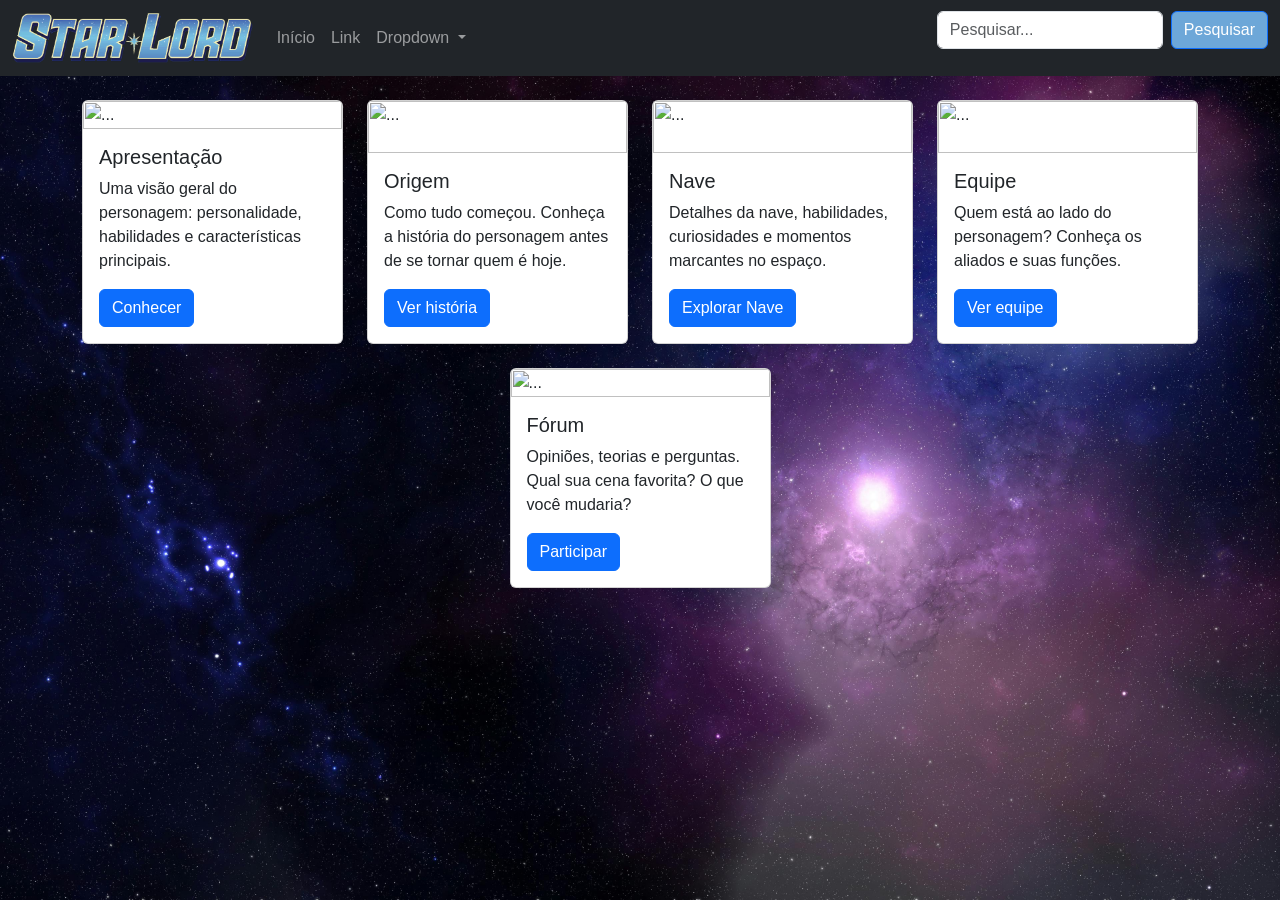
==== home.html @ 64247a5d "style - cards" ====
<html lang="en">
<head>
    <meta charset="UTF-8">
    <meta name="viewport" content="width=device-width, initial-scale=1.0">
    <title>Star Lord</title>
    <link href="https://cdn.jsdelivr.net/npm/bootstrap@5.3.8/dist/css/bootstrap.min.css" rel="stylesheet"
     integrity="sha384-sRIl4kxILFvY47J16cr9ZwB07vP4J8+LH7qKQnuqkuIAvNWLzeN8tE5YBujZqJLB" crossorigin="anonymous">
    <link rel="stylesheet" href="styles/style.css">
</head>
<body id="body-home">
    <nav class="navbar navbar-expand-lg navbar-dark bg-dark">
    <div class="container-fluid">
        <a class="navbar-brand" href="#"><img src="assets/images/Star-Lord-Logo.png" alt="Star Lord Logo" height="50"></a>
        <button class="navbar-toggler" type="button" data-bs-toggle="collapse" data-bs-target="#navbarSupportedContent" aria-controls="navbarSupportedContent" aria-expanded="false" aria-label="Toggle navigation">
        <span class="navbar-toggler-icon"></span>
        </button>
        <div class="collapse navbar-collapse" id="navbarSupportedContent">
        <ul class="navbar-nav me-auto mb-2 mb-lg-0">
            <li class="nav-item">
            <a class="nav-link" aria-current="page" href="#">Início</a>
            </li>
            <li class="nav-item">
            <a class="nav-link" href="#">Link</a>
            </li>
            <li class="nav-item dropdown">
            <a class="nav-link dropdown-toggle" href="#" id="navbarDropdown" role="button" data-bs-toggle="dropdown" aria-expanded="false">
                Dropdown
            </a>
            <ul class="dropdown-menu" aria-labelledby="navbarDropdown">
                <li><a class="dropdown-item" href="#">Action</a></li>
                <li><a class="dropdown-item" href="#">Another action</a></li>
                <li><hr class="dropdown-divider"></li>
                <li><a class="dropdown-item" href="#">Something else here</a></li>
            </ul>
            </li>
        </ul>
        <form class="d-flex">
            <input class="form-control me-2" type="search" placeholder="Pesquisar..." aria-label="Search">
            <button class="btn btn-outline-primary" type="submit" style="background-color: rgb(109, 167, 216); color: white;">Pesquisar</button>
        </form>
        </div>
    </div>
    </nav>

    <main>
        <div class="container mt-4">
            <div class="row g-4 justify-content-center">

            <div class="col-md-4 col-lg-3">
                <div class="card h-100">
                <img src="..." class="card-img-top" alt="...">
                <div class="card-body">
                    <h5 class="card-title">Apresentação</h5>
                    <p class="card-text">Uma visão geral do personagem: personalidade, habilidades e características principais.</p>
                    <a href="#" class="btn btn-primary">Conhecer</a>
                </div>
                </div>
            </div>

            <div class="col-md-4 col-lg-3">
                <div class="card h-100">
                <img src="..." class="card-img-top" alt="...">
                <div class="card-body">
                    <h5 class="card-title">Origem</h5>
                    <p class="card-text">Como tudo começou. Conheça a história do personagem antes de se tornar quem é hoje.</p>
                    <a href="#" class="btn btn-primary">Ver história</a>
                </div>
                </div>
            </div>

            <div class="col-md-4 col-lg-3">
                <div class="card h-100">
                <img src="..." class="card-img-top" alt="...">
                <div class="card-body">
                    <h5 class="card-title">Nave</h5>
                    <p class="card-text">Detalhes da nave, habilidades, curiosidades e momentos marcantes no espaço.</p>
                    <a href="#" class="btn btn-primary">Explorar Nave</a>
                </div>
                </div>
            </div>

            <div class="col-md-4 col-lg-3">
                <div class="card h-100">
                <img src="..." class="card-img-top" alt="...">
                <div class="card-body">
                    <h5 class="card-title">Equipe</h5>
                    <p class="card-text">Quem está ao lado do personagem? Conheça os aliados e suas funções.</p>
                    <a href="#" class="btn btn-primary">Ver equipe</a>
                </div>
                </div>
            </div>

            <div class="col-md-4 col-lg-3">
                <div class="card h-100">
                <img src="..." class="card-img-top" alt="...">
                <div class="card-body">
                    <h5 class="card-title">Fórum</h5>
                    <p class="card-text">Opiniões, teorias e perguntas. Qual sua cena favorita? O que você mudaria?</p>
                    <a href="#" class="btn btn-primary">Participar</a>
                </div>
                </div>
            </div>

            </div>
        </div>
    </main>

    
    <script src="https://cdn.jsdelivr.net/npm/bootstrap@5.0.2/dist/js/bootstrap.bundle.min.js" integrity="sha384-MrcW6ZMFYlzcLA8Nl+NtUVF0sA7MsXsP1UyJoMp4YLEuNSfAP+JcXn/tWtIaxVXM" crossorigin="anonymous"></script>
</body>
</html>
---- styles/style.css ----
body{
    font-family: 'Segoe UI', Tahoma, Geneva, Verdana, sans-serif;
}

#body-home{
    background: url("../assets/images/bg.jpg") no-repeat center center fixed;
    background-size: cover;
}

#body-login{
    background: url("../assets/images/peter_q.jpg") no-repeat center center fixed;
    background-size: cover;
    position: relative;
}

#body-login:before {
    content: "";
    position: absolute;
    inset: 0;
    background: rgba(0, 0, 0, 0.6);
    z-index: 0;
}

#body-login .container {
    position: relative;
    z-index: 1;
}

section{
    background-image: url("assets/images/fundo.webp");
}
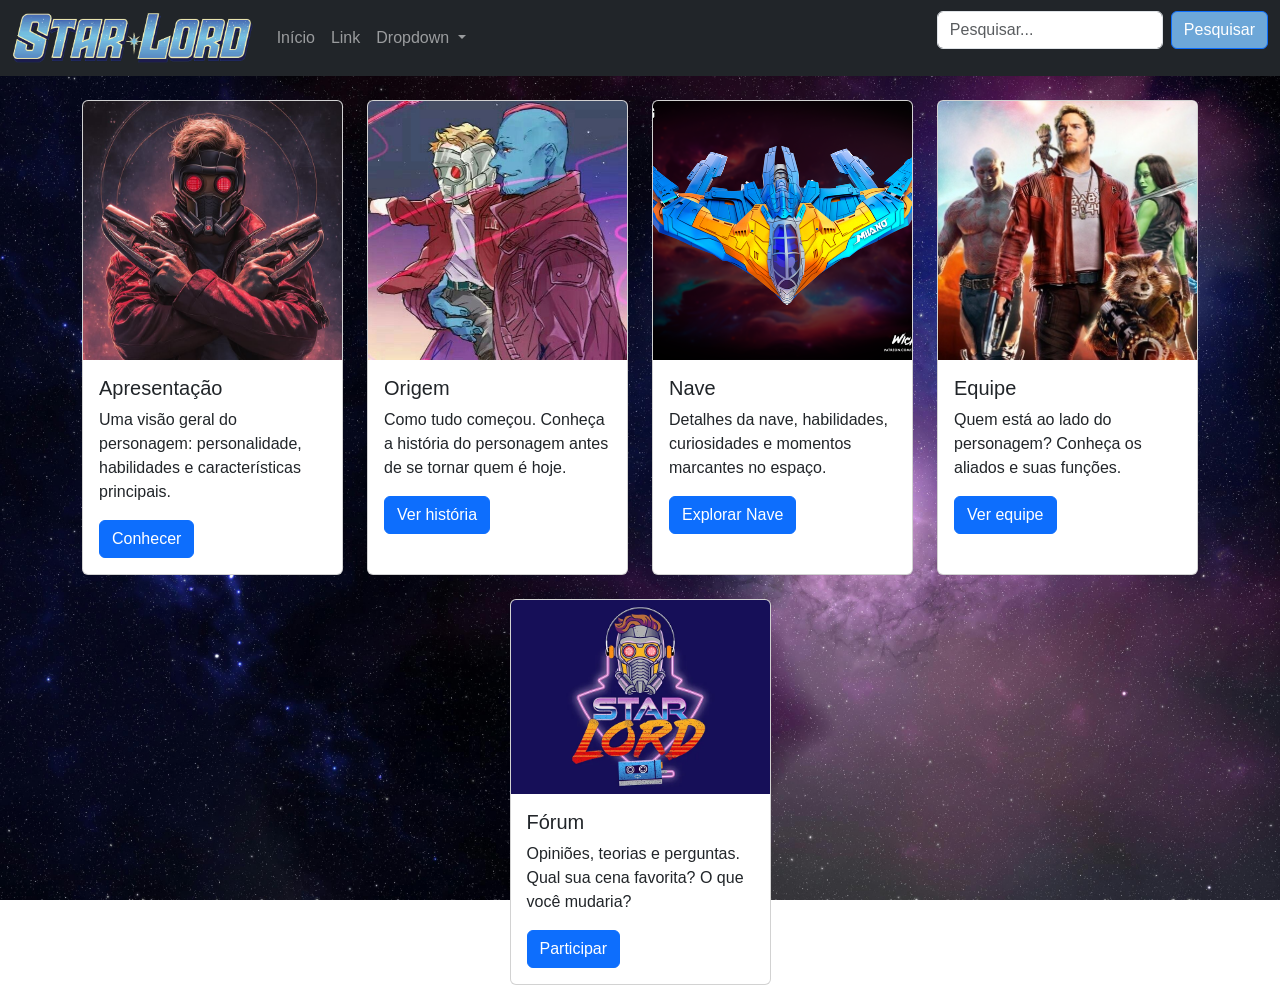
==== commit f945dda9: "style - adicionei imagem nos cards" ====
--- a/home.html
+++ b/home.html
@@ -43,12 +43,13 @@
     </nav>
 
     <main>
+        
         <div class="container mt-4">
             <div class="row g-4 justify-content-center">
 
             <div class="col-md-4 col-lg-3">
                 <div class="card h-100">
-                <img src="..." class="card-img-top" alt="...">
+                <img src="assets/images/starpre.png" class="card-img-top" alt="Foto do Senhor das Estrelas">
                 <div class="card-body">
                     <h5 class="card-title">Apresentação</h5>
                     <p class="card-text">Uma visão geral do personagem: personalidade, habilidades e características principais.</p>
@@ -59,7 +60,7 @@
 
             <div class="col-md-4 col-lg-3">
                 <div class="card h-100">
-                <img src="..." class="card-img-top" alt="...">
+                <img src="assets/images/starkid.jpg" class="card-img-top" alt="Kid Peter Quill">
                 <div class="card-body">
                     <h5 class="card-title">Origem</h5>
                     <p class="card-text">Como tudo começou. Conheça a história do personagem antes de se tornar quem é hoje.</p>
@@ -70,7 +71,7 @@
 
             <div class="col-md-4 col-lg-3">
                 <div class="card h-100">
-                <img src="..." class="card-img-top" alt="...">
+                <img src="assets/images/milano.png" class="card-img-top" alt="Milano">
                 <div class="card-body">
                     <h5 class="card-title">Nave</h5>
                     <p class="card-text">Detalhes da nave, habilidades, curiosidades e momentos marcantes no espaço.</p>
@@ -81,7 +82,7 @@
 
             <div class="col-md-4 col-lg-3">
                 <div class="card h-100">
-                <img src="..." class="card-img-top" alt="...">
+                <img src="assets/images/equipe.jpeg" class="card-img-top" alt="Guardiões Da Galáxia">
                 <div class="card-body">
                     <h5 class="card-title">Equipe</h5>
                     <p class="card-text">Quem está ao lado do personagem? Conheça os aliados e suas funções.</p>
@@ -92,7 +93,7 @@
 
             <div class="col-md-4 col-lg-3">
                 <div class="card h-100">
-                <img src="..." class="card-img-top" alt="...">
+                <img src="assets/images/forum.webp" class="card-img-top" alt="Star Lord Logo">
                 <div class="card-body">
                     <h5 class="card-title">Fórum</h5>
                     <p class="card-text">Opiniões, teorias e perguntas. Qual sua cena favorita? O que você mudaria?</p>
--- a/styles/style.css
+++ b/styles/style.css
@@ -26,6 +26,19 @@
     z-index: 1;
 }
 
+#body-login .login-box {
+    width: 100%;
+    max-width: 350px;
+    border-radius: 15px;
+    background: rgba(255, 255, 255, 0.08);
+    backdrop-filter: blur(12px);
+    box-shadow: 0 0 25px rgba(0, 0, 0, 0.5);
+}
+
+#body-login .logo {
+    width: 180px;
+}
+
 section{
     background-image: url("assets/images/fundo.webp");
 }
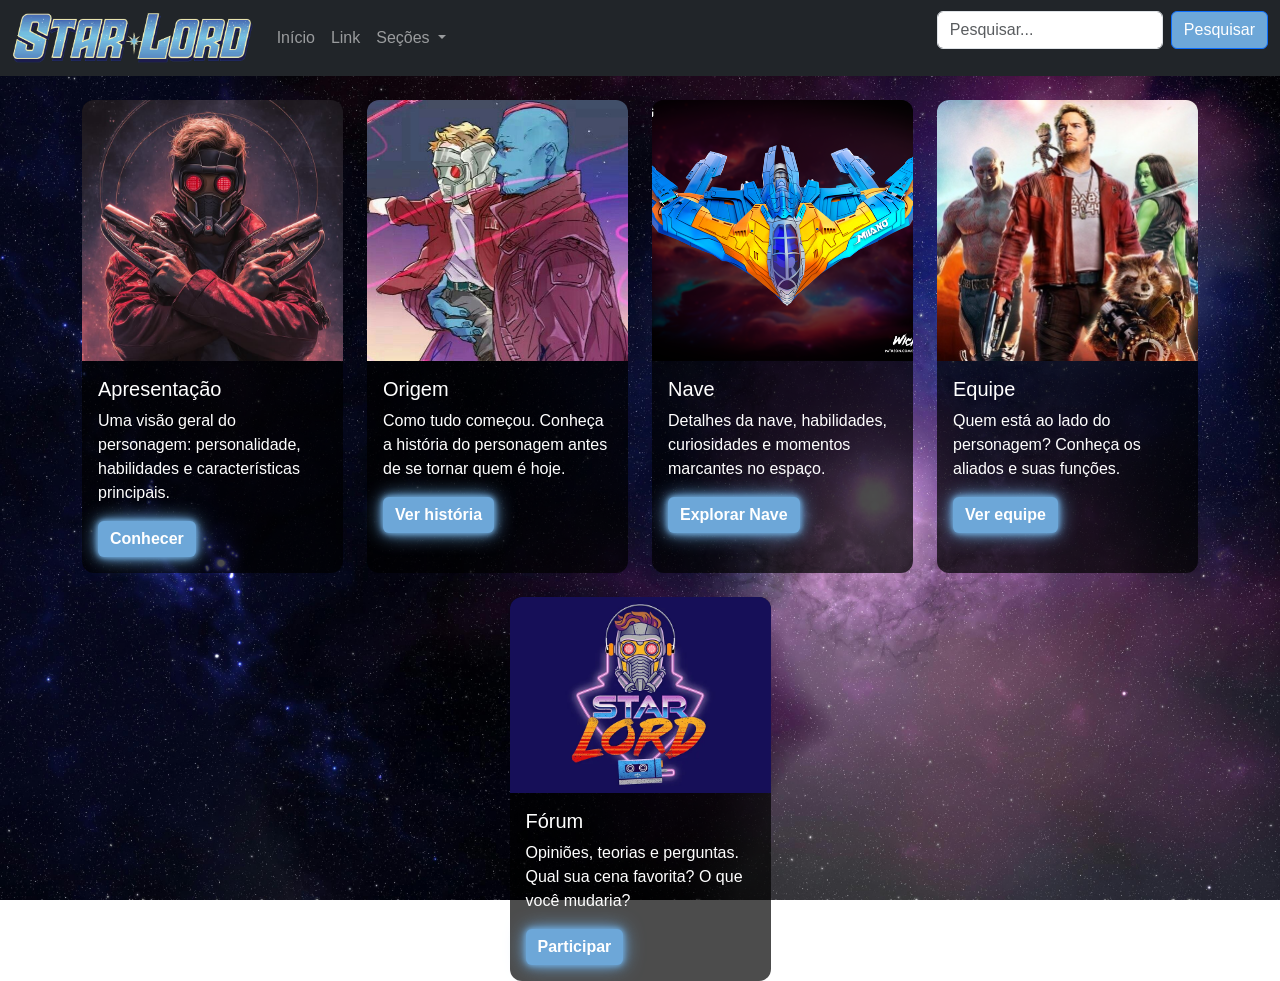
==== commit 410da426: "style - cards transparentes e botao neon" ====
--- a/home.html
+++ b/home.html
@@ -24,13 +24,14 @@
             </li>
             <li class="nav-item dropdown">
             <a class="nav-link dropdown-toggle" href="#" id="navbarDropdown" role="button" data-bs-toggle="dropdown" aria-expanded="false">
-                Dropdown
+                Seções
             </a>
-            <ul class="dropdown-menu" aria-labelledby="navbarDropdown">
-                <li><a class="dropdown-item" href="#">Action</a></li>
-                <li><a class="dropdown-item" href="#">Another action</a></li>
-                <li><hr class="dropdown-divider"></li>
-                <li><a class="dropdown-item" href="#">Something else here</a></li>
+            <ul class="dropdown-menu" aria-labelledby="navbarDropdown" style="background-color: rgb(109, 167, 216);">
+                <li><a class="dropdown-item" href="#">Apresentação</a></li>
+                <li><a class="dropdown-item" href="#">Origem</a></li>
+                <li><a class="dropdown-item" href="#">Nave</a></li>
+                <li><a class="dropdown-item" href="#">Equipe</a></li>
+                <li><a class="dropdown-item" href="#">Fórum</a></li>
             </ul>
             </li>
         </ul>
@@ -43,7 +44,7 @@
     </nav>
 
     <main>
-        
+
         <div class="container mt-4">
             <div class="row g-4 justify-content-center">
 
--- a/styles/style.css
+++ b/styles/style.css
@@ -5,6 +5,40 @@
 #body-home{
     background: url("../assets/images/bg.jpg") no-repeat center center fixed;
     background-size: cover;
+}
+
+#body-home .card {
+    background: rgba(0, 0, 0, 0.7);
+    color: white;
+    border: none;
+    border-radius: 12px;
+}
+
+#body-home .card-img-top {
+    border-top-left-radius: 12px;
+    border-top-right-radius: 12px;
+}
+
+#body-home .btn-primary {
+    background-color: #6da7d8;
+    border: none;
+    color: rgb(255, 255, 255);
+    font-weight: bold;
+
+    box-shadow: 0 0 5px #6da7d8,
+                0 0 10px #6da7d8,
+                0 0 20px #6da7d8;
+
+    transition: 0.3s;
+}
+
+#body-home .btn-primary:hover {
+    background-color: #6da7d8;
+    transform: scale(1.1);
+
+    box-shadow: 0 0 10px #6da7d8,
+                0 0 20px #6da7d8,
+                0 0 40px #6da7d8;
 }
 
 #body-login{
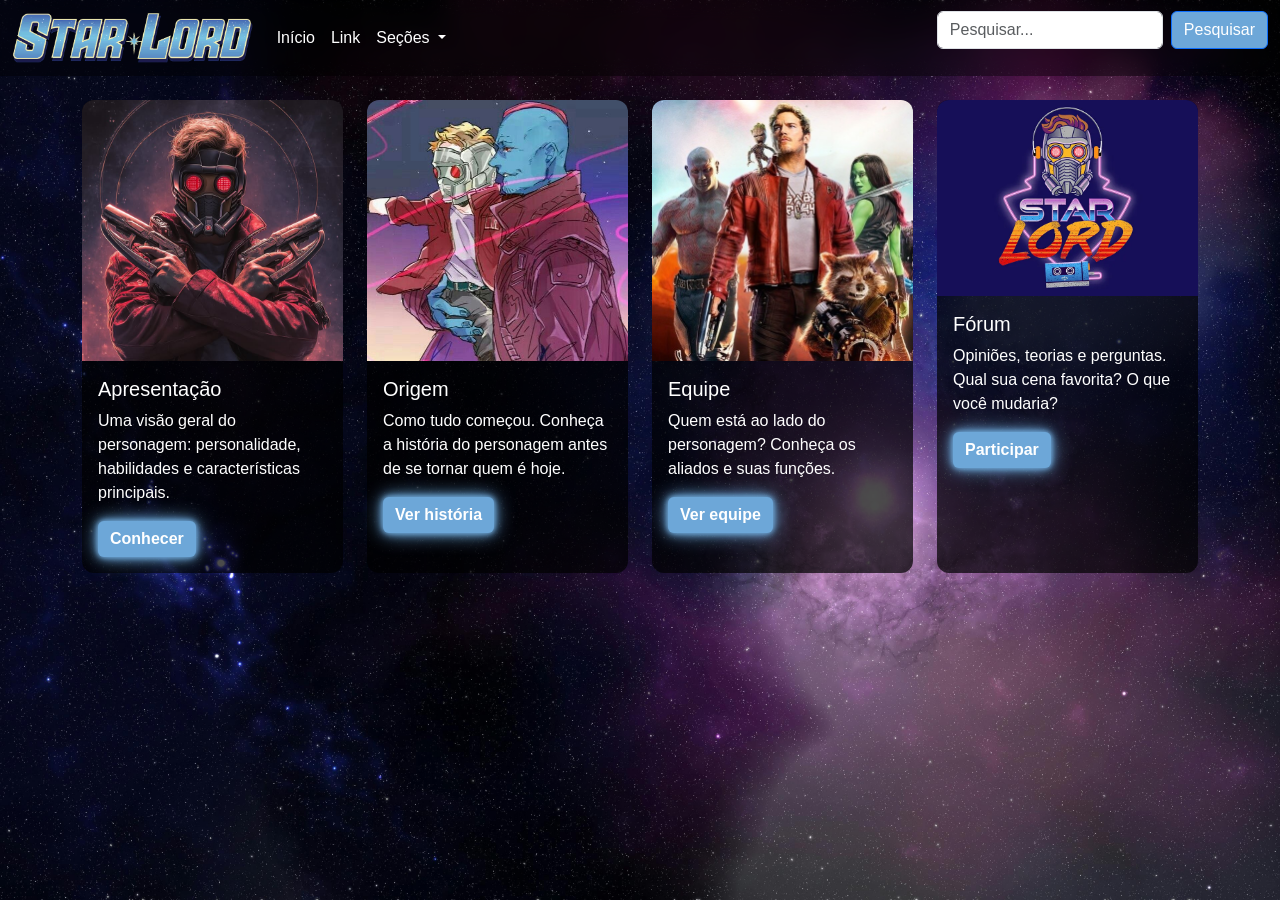
==== commit e4efde45: "remove - aba nave" ====
--- a/home.html
+++ b/home.html
@@ -29,7 +29,6 @@
             <ul class="dropdown-menu" aria-labelledby="navbarDropdown" style="background-color: rgb(109, 167, 216);">
                 <li><a class="dropdown-item" href="#">Apresentação</a></li>
                 <li><a class="dropdown-item" href="#">Origem</a></li>
-                <li><a class="dropdown-item" href="#">Nave</a></li>
                 <li><a class="dropdown-item" href="#">Equipe</a></li>
                 <li><a class="dropdown-item" href="#">Fórum</a></li>
             </ul>
@@ -72,17 +71,6 @@
 
             <div class="col-md-4 col-lg-3">
                 <div class="card h-100">
-                <img src="assets/images/milano.png" class="card-img-top" alt="Milano">
-                <div class="card-body">
-                    <h5 class="card-title">Nave</h5>
-                    <p class="card-text">Detalhes da nave, habilidades, curiosidades e momentos marcantes no espaço.</p>
-                    <a href="#" class="btn btn-primary">Explorar Nave</a>
-                </div>
-                </div>
-            </div>
-
-            <div class="col-md-4 col-lg-3">
-                <div class="card h-100">
                 <img src="assets/images/equipe.jpeg" class="card-img-top" alt="Guardiões Da Galáxia">
                 <div class="card-body">
                     <h5 class="card-title">Equipe</h5>
--- a/styles/style.css
+++ b/styles/style.css
@@ -2,6 +2,7 @@
     font-family: 'Segoe UI', Tahoma, Geneva, Verdana, sans-serif;
 }
 
+/* ======================= Home ======================= */
 #body-home{
     background: url("../assets/images/bg.jpg") no-repeat center center fixed;
     background-size: cover;
@@ -41,6 +42,19 @@
                 0 0 40px #6da7d8;
 }
 
+#body-home .navbar {
+    background: rgba(0, 0, 0, 0.4) !important;
+    backdrop-filter: blur(10px);
+    position: relative;
+    z-index: 1000;
+}
+
+#body-home .navbar a {
+    color: white !important;
+}
+
+/* ======================= Login ======================= */
+
 #body-login{
     background: url("../assets/images/peter_q.jpg") no-repeat center center fixed;
     background-size: cover;
@@ -73,6 +87,31 @@
     width: 180px;
 }
 
+#body-login .custom-input {
+    background: rgba(255, 255, 255, 0.15);
+    border: none;
+    color: white;
+}
+
+#body-login .form-floating label {
+    color: #ddd;
+}
+
+#body-login .btn-login{
+    background: linear-gradient(45deg, #ff7b00, #ff0000);
+    border: none;
+    font-weight: bold;
+    color: white;
+    transition: 0.3s;
+} 
+
+#body-login .btn-login:hover {
+    transform: scale(1.05);
+    background: linear-gradient(45deg, #ff0000, #ff7b00);
+}
+
+/* ======================= ---- ======================= */
+
 section{
     background-image: url("assets/images/fundo.webp");
 }
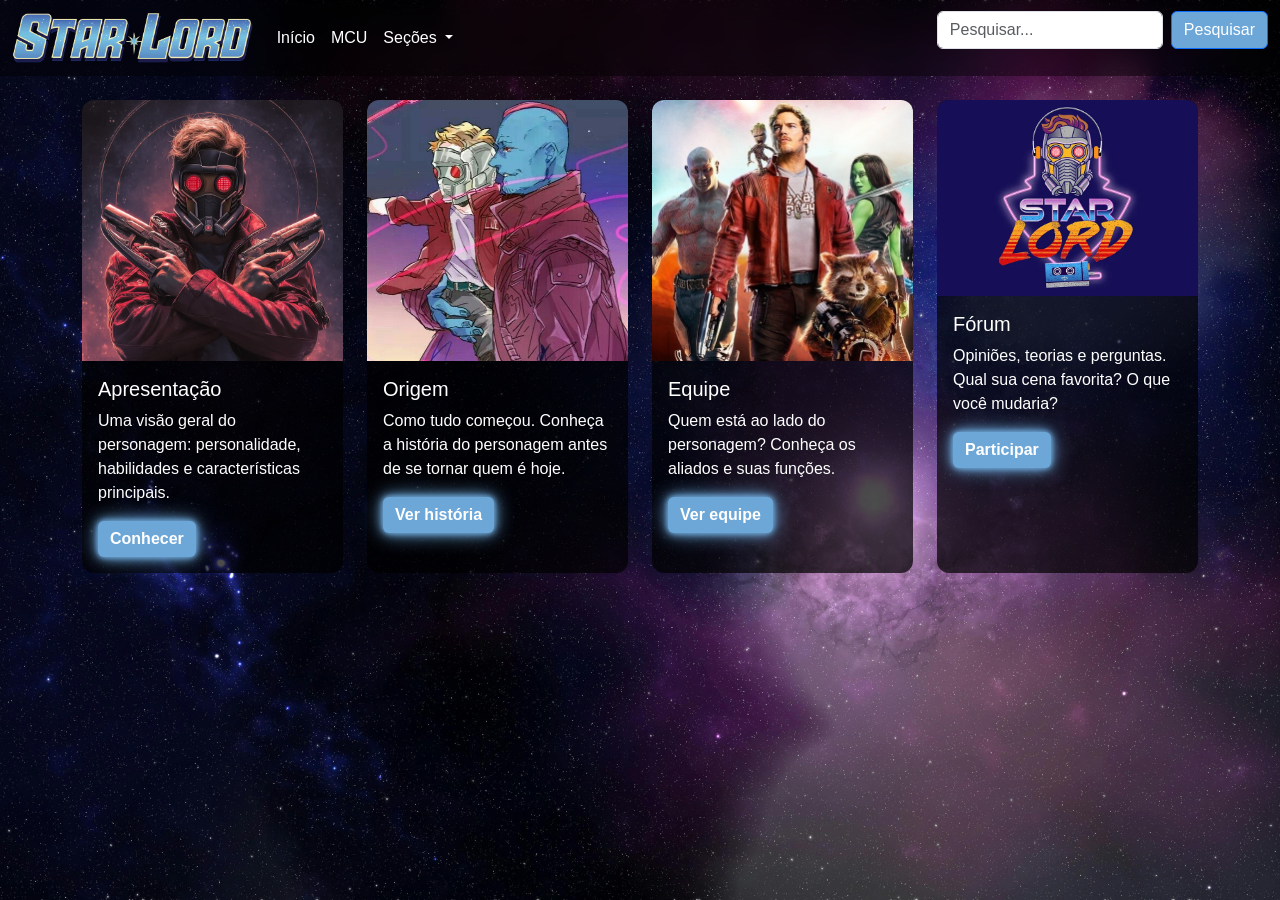
==== commit b7419251: "add - adicionei link de redirecionamento na navbar" ====
--- a/home.html
+++ b/home.html
@@ -1,4 +1,4 @@
-<html lang="en">
+<html lang="pt-br">
 <head>
     <meta charset="UTF-8">
     <meta name="viewport" content="width=device-width, initial-scale=1.0">
@@ -10,17 +10,17 @@
 <body id="body-home">
     <nav class="navbar navbar-expand-lg navbar-dark bg-dark">
     <div class="container-fluid">
-        <a class="navbar-brand" href="#"><img src="assets/images/Star-Lord-Logo.png" alt="Star Lord Logo" height="50"></a>
+        <a class="navbar-brand" href="home.html#"><img src="assets/images/Star-Lord-Logo.png" alt="Star Lord Logo" height="50"></a>
         <button class="navbar-toggler" type="button" data-bs-toggle="collapse" data-bs-target="#navbarSupportedContent" aria-controls="navbarSupportedContent" aria-expanded="false" aria-label="Toggle navigation">
         <span class="navbar-toggler-icon"></span>
         </button>
         <div class="collapse navbar-collapse" id="navbarSupportedContent">
         <ul class="navbar-nav me-auto mb-2 mb-lg-0">
             <li class="nav-item">
-            <a class="nav-link" aria-current="page" href="#">Início</a>
+            <a class="nav-link" aria-current="page" href="home.html#">Início</a>
             </li>
             <li class="nav-item">
-            <a class="nav-link" href="#">Link</a>
+            <a class="nav-link" href="#">MCU</a>
             </li>
             <li class="nav-item dropdown">
             <a class="nav-link dropdown-toggle" href="#" id="navbarDropdown" role="button" data-bs-toggle="dropdown" aria-expanded="false">
